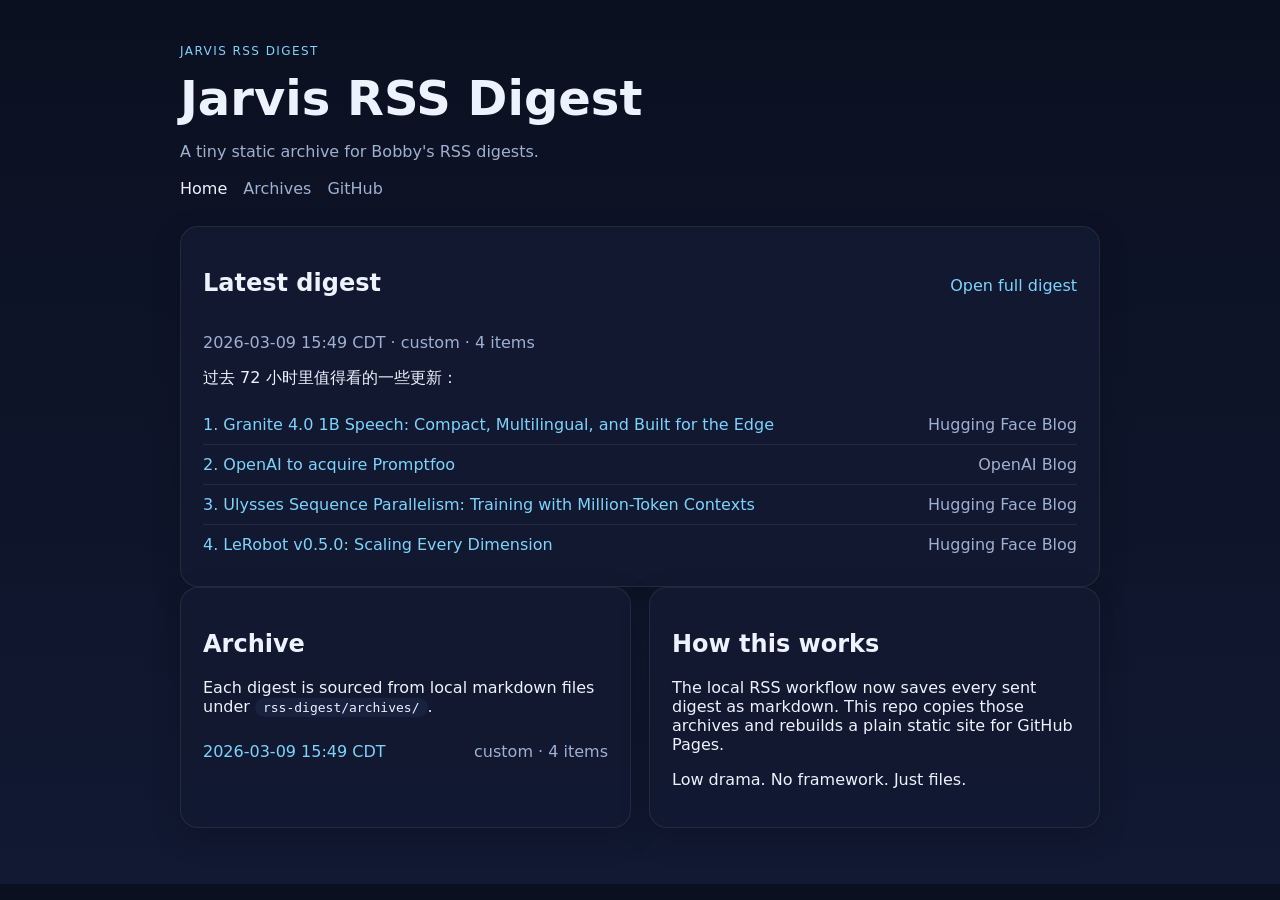
==== docs/index.html @ d4d62d68 "Prepare GitHub Pages docs output" ====
<!doctype html>
<html lang="en">
<head>
  <meta charset="utf-8">
  <meta name="viewport" content="width=device-width, initial-scale=1">
  <title>Jarvis RSS Digest</title>
  <link rel="stylesheet" href="/assets/style.css">
</head>
<body>
  <div class="wrap">
    <header class="hero">
      <p class="eyebrow">Jarvis RSS Digest</p>
      <h1>Jarvis RSS Digest</h1>
      <p class="sub">A tiny static archive for Bobby's RSS digests.</p>
      
    <nav class="nav">
      <a href="/" class="active">Home</a>
      <a href="/archives/" >Archives</a>
      <a href="https://github.com/JarvisfromBobby/jarvis-rss-digest-site">GitHub</a>
    </nav>
    
    </header>
    
    
        <section class="card latest">
          <div class="section-head"><h2>Latest digest</h2><a href="/archives/2026-03-09-1549-custom.html">Open full digest</a></div>
          <p class="meta">2026-03-09 15:49 CDT · custom · 4 items</p>
          <p>过去 72 小时里值得看的一些更新：</p>
          <ul class="latest-list"><li><a href="https://huggingface.co/blog/ibm-granite/granite-4-speech">1. Granite 4.0 1B Speech: Compact, Multilingual, and Built for the Edge</a> <span>Hugging Face Blog</span></li><li><a href="https://openai.com/index/openai-to-acquire-promptfoo">2. OpenAI to acquire Promptfoo</a> <span>OpenAI Blog</span></li><li><a href="https://huggingface.co/blog/ulysses-sp">3. Ulysses Sequence Parallelism: Training with Million-Token Contexts</a> <span>Hugging Face Blog</span></li><li><a href="https://huggingface.co/blog/lerobot-release-v050">4. LeRobot v0.5.0: Scaling Every Dimension</a> <span>Hugging Face Blog</span></li></ul>
        </section>
        
    <section class="grid">
      <article class="card">
        <h2>Archive</h2>
        <p>Each digest is sourced from local markdown files under <code>rss-digest/archives/</code>.</p>
        <ul class="archive-list"><li><a href="/archives/2026-03-09-1549-custom.html">2026-03-09 15:49 CDT</a> <span>custom · 4 items</span></li></ul>
      </article>
      <article class="card">
        <h2>How this works</h2>
        <p>The local RSS workflow now saves every sent digest as markdown. This repo copies those archives and rebuilds a plain static site for GitHub Pages.</p>
        <p>Low drama. No framework. Just files.</p>
      </article>
    </section>
    
  </div>
</body>
</html>
---- assets/style.css ----
:root {
  --bg: #0b1020;
  --panel: #121a31;
  --panel-2: #18213d;
  --text: #edf2ff;
  --muted: #9fb0d0;
  --accent: #7dd3fc;
  --border: rgba(255,255,255,0.08);
}
* { box-sizing: border-box; }
body {
  margin: 0;
  font-family: Inter, ui-sans-serif, system-ui, -apple-system, BlinkMacSystemFont, sans-serif;
  background: linear-gradient(180deg, #0b1020 0%, #111933 100%);
  color: var(--text);
}
a { color: var(--accent); text-decoration: none; }
a:hover { text-decoration: underline; }
.wrap { max-width: 960px; margin: 0 auto; padding: 32px 20px 56px; }
.hero { margin-bottom: 28px; }
.eyebrow { color: var(--accent); text-transform: uppercase; letter-spacing: .12em; font-size: 12px; }
.hero h1 { margin: 8px 0 10px; font-size: clamp(2rem, 4vw, 3rem); }
.sub, .meta, .nav a, .archive-list span, .latest-list span { color: var(--muted); }
.nav { display: flex; gap: 16px; flex-wrap: wrap; margin-top: 18px; }
.nav a.active { color: var(--text); }
.card {
  background: rgba(18, 26, 49, 0.92);
  border: 1px solid var(--border);
  border-radius: 18px;
  padding: 22px;
  box-shadow: 0 10px 30px rgba(0,0,0,0.18);
}
.grid, .list { display: grid; gap: 18px; }
.grid { grid-template-columns: repeat(auto-fit, minmax(260px, 1fr)); }
.list { margin-top: 18px; }
.item h3 { margin-top: 0; }
.section-head { display: flex; justify-content: space-between; align-items: baseline; gap: 12px; }
.archive-list, .latest-list { list-style: none; padding: 0; margin: 16px 0 0; }
.archive-list li, .latest-list li {
  display: flex; justify-content: space-between; gap: 12px; padding: 10px 0; border-bottom: 1px solid var(--border);
}
.archive-list li:last-child, .latest-list li:last-child { border-bottom: none; }
code { background: var(--panel-2); padding: 2px 8px; border-radius: 999px; }
@media (max-width: 640px) {
  .archive-list li, .latest-list li, .section-head { display: block; }
}
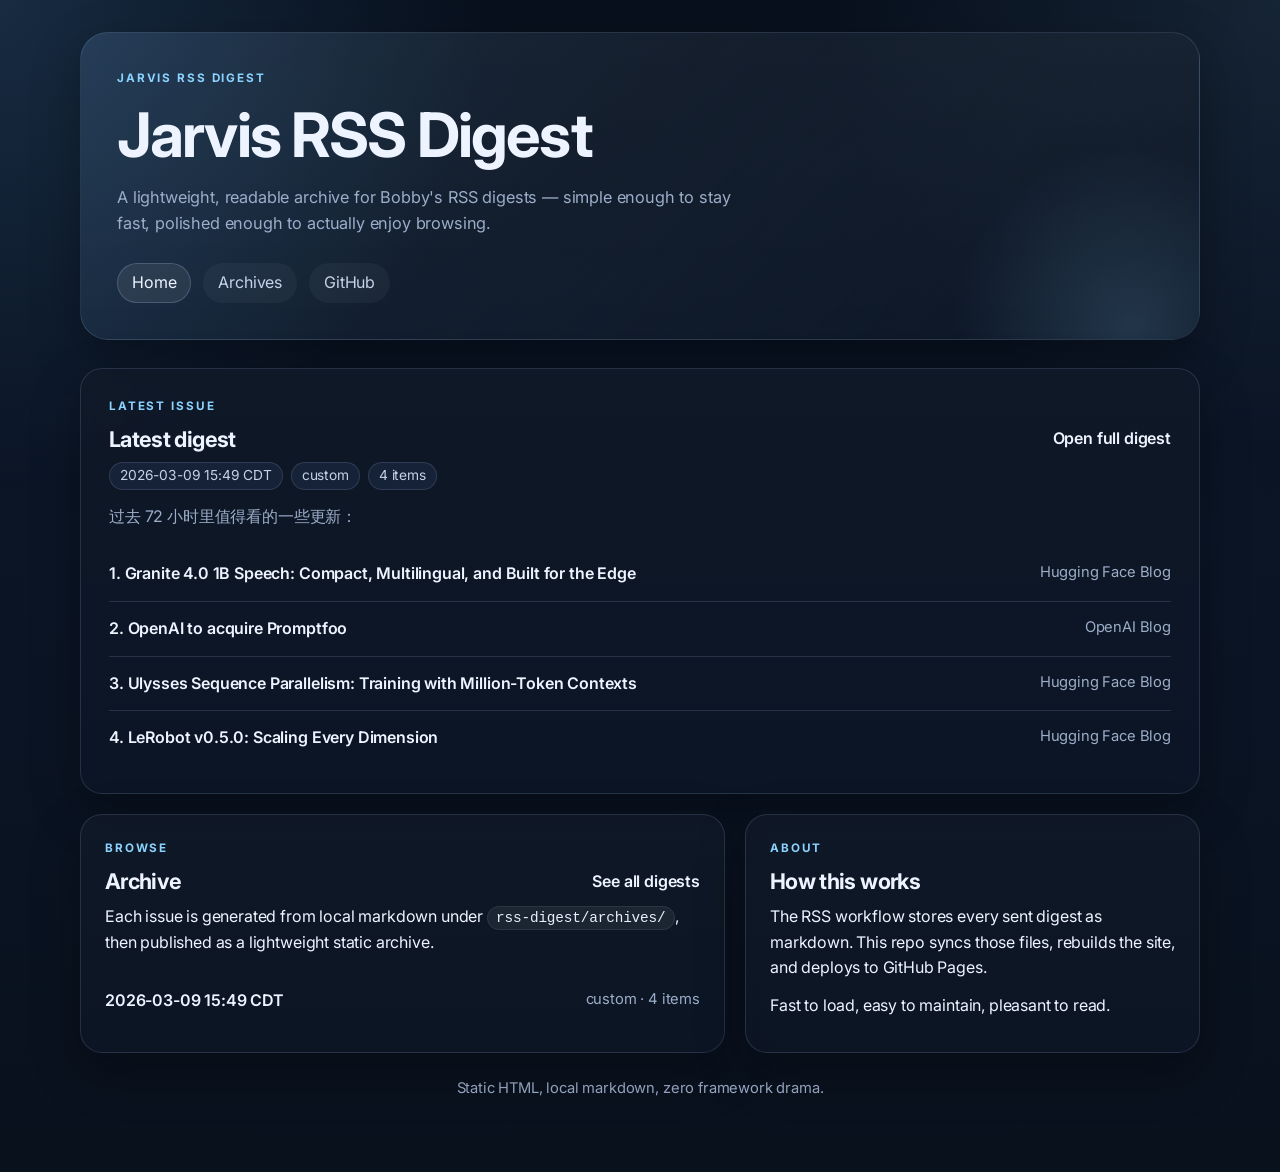
==== commit 97991c0c: "Redesign RSS digest site UI" ====
--- a/docs/index.html
+++ b/docs/index.html
@@ -4,14 +4,20 @@
   <meta charset="utf-8">
   <meta name="viewport" content="width=device-width, initial-scale=1">
   <title>Jarvis RSS Digest</title>
+  <meta name="description" content="A lightweight, readable archive for Jarvis RSS digests.">
+  <link rel="preconnect" href="https://fonts.googleapis.com">
+  <link rel="preconnect" href="https://fonts.gstatic.com" crossorigin>
+  <link href="https://fonts.googleapis.com/css2?family=Inter:wght@400;500;600;700;800&display=swap" rel="stylesheet">
   <link rel="stylesheet" href="/assets/style.css">
 </head>
 <body>
   <div class="wrap">
     <header class="hero">
-      <p class="eyebrow">Jarvis RSS Digest</p>
-      <h1>Jarvis RSS Digest</h1>
-      <p class="sub">A tiny static archive for Bobby's RSS digests.</p>
+      <div class="hero-copy">
+        <p class="eyebrow">Jarvis RSS Digest</p>
+        <h1>Jarvis RSS Digest</h1>
+        <p class="sub">A lightweight, readable archive for Bobby's RSS digests — simple enough to stay fast, polished enough to actually enjoy browsing.</p>
+      </div>
       
     <nav class="nav">
       <a href="/" class="active">Home</a>
@@ -20,28 +26,48 @@
     </nav>
     
     </header>
-    
+    <main class="stack">
+      
     
         <section class="card latest">
-          <div class="section-head"><h2>Latest digest</h2><a href="/archives/2026-03-09-1549-custom.html">Open full digest</a></div>
-          <p class="meta">2026-03-09 15:49 CDT · custom · 4 items</p>
-          <p>过去 72 小时里值得看的一些更新：</p>
+          <div class="section-head">
+            <div>
+              <p class="eyebrow">Latest issue</p>
+              <h2>Latest digest</h2>
+            </div>
+            <a href="/archives/2026-03-09-1549-custom.html">Open full digest</a>
+          </div>
+          <div class="meta-line">
+            <span class="pill">2026-03-09 15:49 CDT</span>
+            <span class="pill">custom</span>
+            <span class="pill">4 items</span>
+          </div>
+          <p class="digest-intro">过去 72 小时里值得看的一些更新：</p>
           <ul class="latest-list"><li><a href="https://huggingface.co/blog/ibm-granite/granite-4-speech">1. Granite 4.0 1B Speech: Compact, Multilingual, and Built for the Edge</a> <span>Hugging Face Blog</span></li><li><a href="https://openai.com/index/openai-to-acquire-promptfoo">2. OpenAI to acquire Promptfoo</a> <span>OpenAI Blog</span></li><li><a href="https://huggingface.co/blog/ulysses-sp">3. Ulysses Sequence Parallelism: Training with Million-Token Contexts</a> <span>Hugging Face Blog</span></li><li><a href="https://huggingface.co/blog/lerobot-release-v050">4. LeRobot v0.5.0: Scaling Every Dimension</a> <span>Hugging Face Blog</span></li></ul>
         </section>
         
     <section class="grid">
       <article class="card">
-        <h2>Archive</h2>
-        <p>Each digest is sourced from local markdown files under <code>rss-digest/archives/</code>.</p>
+        <div class="section-head">
+          <div>
+            <p class="eyebrow">Browse</p>
+            <h2>Archive</h2>
+          </div>
+          <a href="/archives/">See all digests</a>
+        </div>
+        <p>Each issue is generated from local markdown under <code>rss-digest/archives/</code>, then published as a lightweight static archive.</p>
         <ul class="archive-list"><li><a href="/archives/2026-03-09-1549-custom.html">2026-03-09 15:49 CDT</a> <span>custom · 4 items</span></li></ul>
       </article>
       <article class="card">
+        <p class="eyebrow">About</p>
         <h2>How this works</h2>
-        <p>The local RSS workflow now saves every sent digest as markdown. This repo copies those archives and rebuilds a plain static site for GitHub Pages.</p>
-        <p>Low drama. No framework. Just files.</p>
+        <p>The RSS workflow stores every sent digest as markdown. This repo syncs those files, rebuilds the site, and deploys to GitHub Pages.</p>
+        <p>Fast to load, easy to maintain, pleasant to read.</p>
       </article>
     </section>
     
+    </main>
+    <p class="footer-note">Static HTML, local markdown, zero framework drama.</p>
   </div>
 </body>
 </html>
--- a/assets/style.css
+++ b/assets/style.css
@@ -1,46 +1,445 @@
 :root {
-  --bg: #0b1020;
-  --panel: #121a31;
-  --panel-2: #18213d;
-  --text: #edf2ff;
-  --muted: #9fb0d0;
-  --accent: #7dd3fc;
-  --border: rgba(255,255,255,0.08);
-}
+  color-scheme: dark;
+  --bg: #07111f;
+  --bg-soft: #0c1728;
+  --panel: rgba(10, 19, 35, 0.82);
+  --panel-strong: rgba(13, 24, 43, 0.94);
+  --panel-muted: rgba(133, 170, 255, 0.08);
+  --text: #eef4ff;
+  --muted: #9cadc9;
+  --muted-strong: #c6d2ea;
+  --accent: #8bd3ff;
+  --accent-strong: #66b8ff;
+  --accent-soft: rgba(139, 211, 255, 0.14);
+  --border: rgba(170, 193, 229, 0.16);
+  --border-strong: rgba(170, 193, 229, 0.24);
+  --shadow: 0 18px 50px rgba(0, 0, 0, 0.30);
+  --radius: 22px;
+  --radius-sm: 14px;
+  --max-width: 1120px;
+}
+
 * { box-sizing: border-box; }
+
+html {
+  scroll-behavior: smooth;
+}
+
 body {
   margin: 0;
-  font-family: Inter, ui-sans-serif, system-ui, -apple-system, BlinkMacSystemFont, sans-serif;
-  background: linear-gradient(180deg, #0b1020 0%, #111933 100%);
+  font-family: Inter, ui-sans-serif, system-ui, -apple-system, BlinkMacSystemFont, "Segoe UI", sans-serif;
+  line-height: 1.6;
+  letter-spacing: -0.01em;
   color: var(--text);
-}
-a { color: var(--accent); text-decoration: none; }
-a:hover { text-decoration: underline; }
-.wrap { max-width: 960px; margin: 0 auto; padding: 32px 20px 56px; }
-.hero { margin-bottom: 28px; }
-.eyebrow { color: var(--accent); text-transform: uppercase; letter-spacing: .12em; font-size: 12px; }
-.hero h1 { margin: 8px 0 10px; font-size: clamp(2rem, 4vw, 3rem); }
-.sub, .meta, .nav a, .archive-list span, .latest-list span { color: var(--muted); }
-.nav { display: flex; gap: 16px; flex-wrap: wrap; margin-top: 18px; }
-.nav a.active { color: var(--text); }
+  background:
+    radial-gradient(circle at top left, rgba(102, 184, 255, 0.16), transparent 28%),
+    radial-gradient(circle at top right, rgba(139, 211, 255, 0.10), transparent 26%),
+    linear-gradient(180deg, #08101d 0%, #0b1526 45%, #09111d 100%);
+}
+
+a {
+  color: var(--accent);
+  text-decoration: none;
+  transition: color 160ms ease, opacity 160ms ease, border-color 160ms ease, background-color 160ms ease, transform 160ms ease;
+}
+
+a:hover {
+  color: #b4e5ff;
+}
+
+img {
+  max-width: 100%;
+}
+
+.wrap {
+  width: min(calc(100% - 32px), var(--max-width));
+  margin: 0 auto;
+  padding: 32px 0 72px;
+}
+
+.hero {
+  position: relative;
+  margin-bottom: 28px;
+  padding: 36px;
+  border: 1px solid var(--border);
+  border-radius: calc(var(--radius) + 6px);
+  background:
+    linear-gradient(180deg, rgba(255,255,255,0.03), rgba(255,255,255,0.01)),
+    linear-gradient(135deg, rgba(102, 184, 255, 0.12), rgba(139, 211, 255, 0.04) 45%, rgba(10, 19, 35, 0.90));
+  box-shadow: var(--shadow);
+  overflow: hidden;
+}
+
+.hero::after {
+  content: "";
+  position: absolute;
+  inset: auto -10% -55% auto;
+  width: 360px;
+  height: 360px;
+  border-radius: 50%;
+  background: radial-gradient(circle, rgba(139, 211, 255, 0.16), transparent 70%);
+  pointer-events: none;
+}
+
+.eyebrow {
+  margin: 0 0 12px;
+  color: var(--accent);
+  text-transform: uppercase;
+  letter-spacing: 0.16em;
+  font-size: 0.73rem;
+  font-weight: 700;
+}
+
+.hero h1,
+h2,
+h3 {
+  margin: 0;
+  line-height: 1.15;
+  letter-spacing: -0.03em;
+}
+
+.hero h1 {
+  max-width: 12ch;
+  font-size: clamp(2.5rem, 4.8vw, 4.4rem);
+}
+
+.sub {
+  max-width: 62ch;
+  margin: 14px 0 0;
+  font-size: 1.02rem;
+  color: var(--muted-strong);
+}
+
+.hero-copy {
+  max-width: 760px;
+}
+
+.nav {
+  display: flex;
+  flex-wrap: wrap;
+  gap: 12px;
+  margin-top: 26px;
+}
+
+.nav a {
+  display: inline-flex;
+  align-items: center;
+  min-height: 40px;
+  padding: 0 14px;
+  border: 1px solid transparent;
+  border-radius: 999px;
+  color: var(--muted-strong);
+  background: rgba(255,255,255,0.04);
+}
+
+.nav a:hover,
+.nav a.active {
+  color: var(--text);
+  background: rgba(255,255,255,0.08);
+  border-color: var(--border-strong);
+}
+
+.stack {
+  display: grid;
+  gap: 20px;
+}
+
+.grid,
+.list {
+  display: grid;
+  gap: 20px;
+}
+
+.grid {
+  grid-template-columns: repeat(12, minmax(0, 1fr));
+}
+
+.grid > .card:first-child {
+  grid-column: span 7;
+}
+
+.grid > .card:last-child {
+  grid-column: span 5;
+}
+
 .card {
-  background: rgba(18, 26, 49, 0.92);
+  position: relative;
+  padding: 24px;
   border: 1px solid var(--border);
-  border-radius: 18px;
-  padding: 22px;
-  box-shadow: 0 10px 30px rgba(0,0,0,0.18);
-}
-.grid, .list { display: grid; gap: 18px; }
-.grid { grid-template-columns: repeat(auto-fit, minmax(260px, 1fr)); }
-.list { margin-top: 18px; }
-.item h3 { margin-top: 0; }
-.section-head { display: flex; justify-content: space-between; align-items: baseline; gap: 12px; }
-.archive-list, .latest-list { list-style: none; padding: 0; margin: 16px 0 0; }
-.archive-list li, .latest-list li {
-  display: flex; justify-content: space-between; gap: 12px; padding: 10px 0; border-bottom: 1px solid var(--border);
-}
-.archive-list li:last-child, .latest-list li:last-child { border-bottom: none; }
-code { background: var(--panel-2); padding: 2px 8px; border-radius: 999px; }
+  border-radius: var(--radius);
+  background:
+    linear-gradient(180deg, rgba(255,255,255,0.025), rgba(255,255,255,0.01)),
+    var(--panel);
+  box-shadow: var(--shadow);
+  backdrop-filter: blur(8px);
+}
+
+.card h2 {
+  margin-bottom: 10px;
+  font-size: 1.35rem;
+}
+
+.card h3 {
+  font-size: 1.15rem;
+  margin-bottom: 8px;
+}
+
+p {
+  margin: 0;
+}
+
+p + p {
+  margin-top: 12px;
+}
+
+.meta,
+.sub,
+.archive-list span,
+.latest-list span,
+.digest-kicker,
+.digest-intro,
+.archive-note {
+  color: var(--muted);
+}
+
+.meta {
+  font-size: 0.95rem;
+}
+
+.meta-line {
+  display: flex;
+  flex-wrap: wrap;
+  gap: 8px;
+  margin: 10px 0 0;
+}
+
+.pill {
+  display: inline-flex;
+  align-items: center;
+  padding: 6px 10px;
+  border: 1px solid var(--border);
+  border-radius: 999px;
+  background: var(--panel-muted);
+  color: var(--muted-strong);
+  font-size: 0.86rem;
+  line-height: 1;
+}
+
+.kicker-row {
+  display: flex;
+  flex-wrap: wrap;
+  justify-content: space-between;
+  gap: 14px;
+  align-items: flex-start;
+}
+
+.digest-intro {
+  max-width: 70ch;
+  margin-top: 14px;
+  font-size: 1rem;
+}
+
+.stats {
+  display: grid;
+  grid-template-columns: repeat(4, minmax(0, 1fr));
+  gap: 12px;
+}
+
+.stat {
+  padding: 14px 16px;
+  border-radius: var(--radius-sm);
+  border: 1px solid var(--border);
+  background: rgba(255,255,255,0.03);
+}
+
+.stat-label {
+  display: block;
+  margin-bottom: 8px;
+  font-size: 0.78rem;
+  font-weight: 700;
+  text-transform: uppercase;
+  letter-spacing: 0.12em;
+  color: var(--muted);
+}
+
+.stat-value {
+  display: block;
+  color: var(--text);
+  font-size: 1rem;
+  font-weight: 600;
+}
+
+.section-head {
+  display: flex;
+  justify-content: space-between;
+  align-items: flex-end;
+  gap: 14px;
+  margin-bottom: 10px;
+}
+
+.section-head h2 {
+  margin-bottom: 0;
+}
+
+.section-head a,
+.cta-link {
+  color: var(--text);
+  font-weight: 600;
+}
+
+.section-head a:hover,
+.cta-link:hover {
+  color: var(--accent);
+}
+
+.latest {
+  padding: 28px;
+}
+
+.list {
+  margin-top: 20px;
+}
+
+.item {
+  padding: 22px 24px;
+}
+
+.item::before {
+  content: "";
+  position: absolute;
+  inset: 0 auto 0 0;
+  width: 4px;
+  border-radius: 22px 0 0 22px;
+  background: linear-gradient(180deg, var(--accent-strong), transparent 72%);
+  opacity: 0.8;
+}
+
+.item p:last-child {
+  margin-top: 14px;
+}
+
+.source-link {
+  display: inline-flex;
+  align-items: center;
+  gap: 6px;
+  font-weight: 600;
+}
+
+.archive-list,
+.latest-list {
+  list-style: none;
+  padding: 0;
+  margin: 18px 0 0;
+}
+
+.archive-list li,
+.latest-list li {
+  display: flex;
+  justify-content: space-between;
+  gap: 16px;
+  align-items: flex-start;
+  padding: 14px 0;
+  border-bottom: 1px solid var(--border);
+}
+
+.archive-list li:last-child,
+.latest-list li:last-child {
+  border-bottom: none;
+}
+
+.archive-list a,
+.latest-list a {
+  color: var(--text);
+  font-weight: 600;
+}
+
+.archive-list a:hover,
+.latest-list a:hover {
+  color: var(--accent);
+}
+
+.latest-list span,
+.archive-list span {
+  flex-shrink: 0;
+  text-align: right;
+  font-size: 0.92rem;
+}
+
+code {
+  padding: 3px 8px;
+  border: 1px solid rgba(255,255,255,0.08);
+  border-radius: 999px;
+  background: rgba(255,255,255,0.06);
+  color: #e8f0ff;
+  font-family: ui-monospace, SFMono-Regular, Menlo, Monaco, Consolas, monospace;
+  font-size: 0.9em;
+}
+
+.footer-note {
+  margin-top: 24px;
+  text-align: center;
+  color: var(--muted);
+  font-size: 0.92rem;
+}
+
+@media (max-width: 900px) {
+  .grid > .card:first-child,
+  .grid > .card:last-child {
+    grid-column: 1 / -1;
+  }
+
+  .stats {
+    grid-template-columns: repeat(2, minmax(0, 1fr));
+  }
+}
+
 @media (max-width: 640px) {
-  .archive-list li, .latest-list li, .section-head { display: block; }
-}
+  .wrap {
+    width: min(calc(100% - 24px), var(--max-width));
+    padding: 18px 0 48px;
+  }
+
+  .hero,
+  .card,
+  .latest {
+    padding: 20px;
+    border-radius: 18px;
+  }
+
+  .hero h1 {
+    max-width: none;
+    font-size: clamp(2.1rem, 10vw, 3rem);
+  }
+
+  .nav {
+    gap: 10px;
+  }
+
+  .nav a {
+    min-height: 38px;
+    padding: 0 12px;
+  }
+
+  .section-head,
+  .archive-list li,
+  .latest-list li,
+  .kicker-row {
+    display: block;
+  }
+
+  .section-head a,
+  .latest-list span,
+  .archive-list span {
+    display: block;
+    margin-top: 8px;
+    text-align: left;
+  }
+
+  .stats {
+    grid-template-columns: 1fr;
+  }
+
+  .item {
+    padding-left: 20px;
+  }
+}
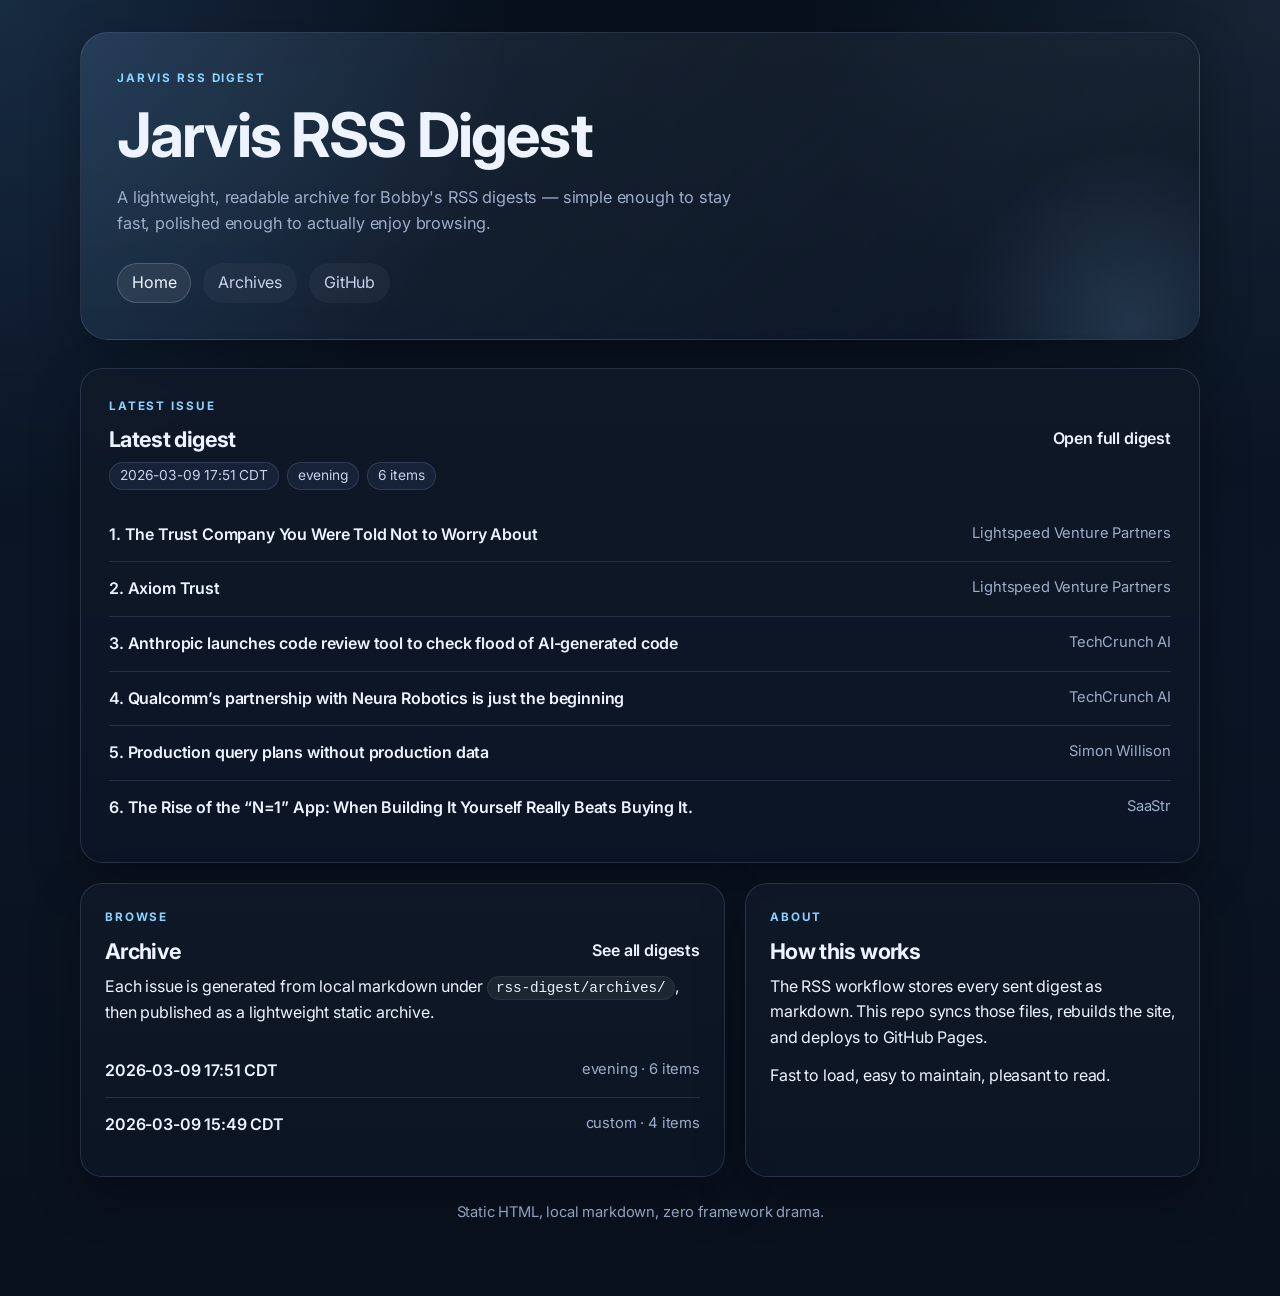
==== commit 5b3d603f: "Publish digest archive 2026-03-09-1751-evening.md" ====
--- a/docs/index.html
+++ b/docs/index.html
@@ -35,15 +35,15 @@
               <p class="eyebrow">Latest issue</p>
               <h2>Latest digest</h2>
             </div>
-            <a href="/archives/2026-03-09-1549-custom.html">Open full digest</a>
+            <a href="/archives/2026-03-09-1751-evening.html">Open full digest</a>
           </div>
           <div class="meta-line">
-            <span class="pill">2026-03-09 15:49 CDT</span>
-            <span class="pill">custom</span>
-            <span class="pill">4 items</span>
+            <span class="pill">2026-03-09 17:51 CDT</span>
+            <span class="pill">evening</span>
+            <span class="pill">6 items</span>
           </div>
-          <p class="digest-intro">过去 72 小时里值得看的一些更新：</p>
-          <ul class="latest-list"><li><a href="https://huggingface.co/blog/ibm-granite/granite-4-speech">1. Granite 4.0 1B Speech: Compact, Multilingual, and Built for the Edge</a> <span>Hugging Face Blog</span></li><li><a href="https://openai.com/index/openai-to-acquire-promptfoo">2. OpenAI to acquire Promptfoo</a> <span>OpenAI Blog</span></li><li><a href="https://huggingface.co/blog/ulysses-sp">3. Ulysses Sequence Parallelism: Training with Million-Token Contexts</a> <span>Hugging Face Blog</span></li><li><a href="https://huggingface.co/blog/lerobot-release-v050">4. LeRobot v0.5.0: Scaling Every Dimension</a> <span>Hugging Face Blog</span></li></ul>
+          
+          <ul class="latest-list"><li><a href="https://lsvp.com/stories/the-trust-company-you-were-told-not-to-worry-about/">1. The Trust Company You Were Told Not to Worry About</a> <span>Lightspeed Venture Partners</span></li><li><a href="https://lsvp.com/company/axiom-trust/">2. Axiom Trust</a> <span>Lightspeed Venture Partners</span></li><li><a href="https://techcrunch.com/2026/03/09/anthropic-launches-code-review-tool-to-check-flood-of-ai-generated-code/">3. Anthropic launches code review tool to check flood of AI-generated code</a> <span>TechCrunch AI</span></li><li><a href="https://techcrunch.com/2026/03/09/qualcomms-partnership-with-neura-robotics-is-just-the-beginning/">4. Qualcomm’s partnership with Neura Robotics is just the beginning</a> <span>TechCrunch AI</span></li><li><a href="https://simonwillison.net/2026/Mar/9/production-query-plans-without-production-data/#atom-everything">5. Production query plans without production data</a> <span>Simon Willison</span></li><li><a href="https://www.saastr.com/the-rise-of-the-n1-app-when-building-it-yourself-really-beats-buying-it/">6. The Rise of the “N=1” App: When Building It Yourself Really Beats Buying It.</a> <span>SaaStr</span></li></ul>
         </section>
         
     <section class="grid">
@@ -56,7 +56,7 @@
           <a href="/archives/">See all digests</a>
         </div>
         <p>Each issue is generated from local markdown under <code>rss-digest/archives/</code>, then published as a lightweight static archive.</p>
-        <ul class="archive-list"><li><a href="/archives/2026-03-09-1549-custom.html">2026-03-09 15:49 CDT</a> <span>custom · 4 items</span></li></ul>
+        <ul class="archive-list"><li><a href="/archives/2026-03-09-1751-evening.html">2026-03-09 17:51 CDT</a> <span>evening · 6 items</span></li><li><a href="/archives/2026-03-09-1549-custom.html">2026-03-09 15:49 CDT</a> <span>custom · 4 items</span></li></ul>
       </article>
       <article class="card">
         <p class="eyebrow">About</p>
